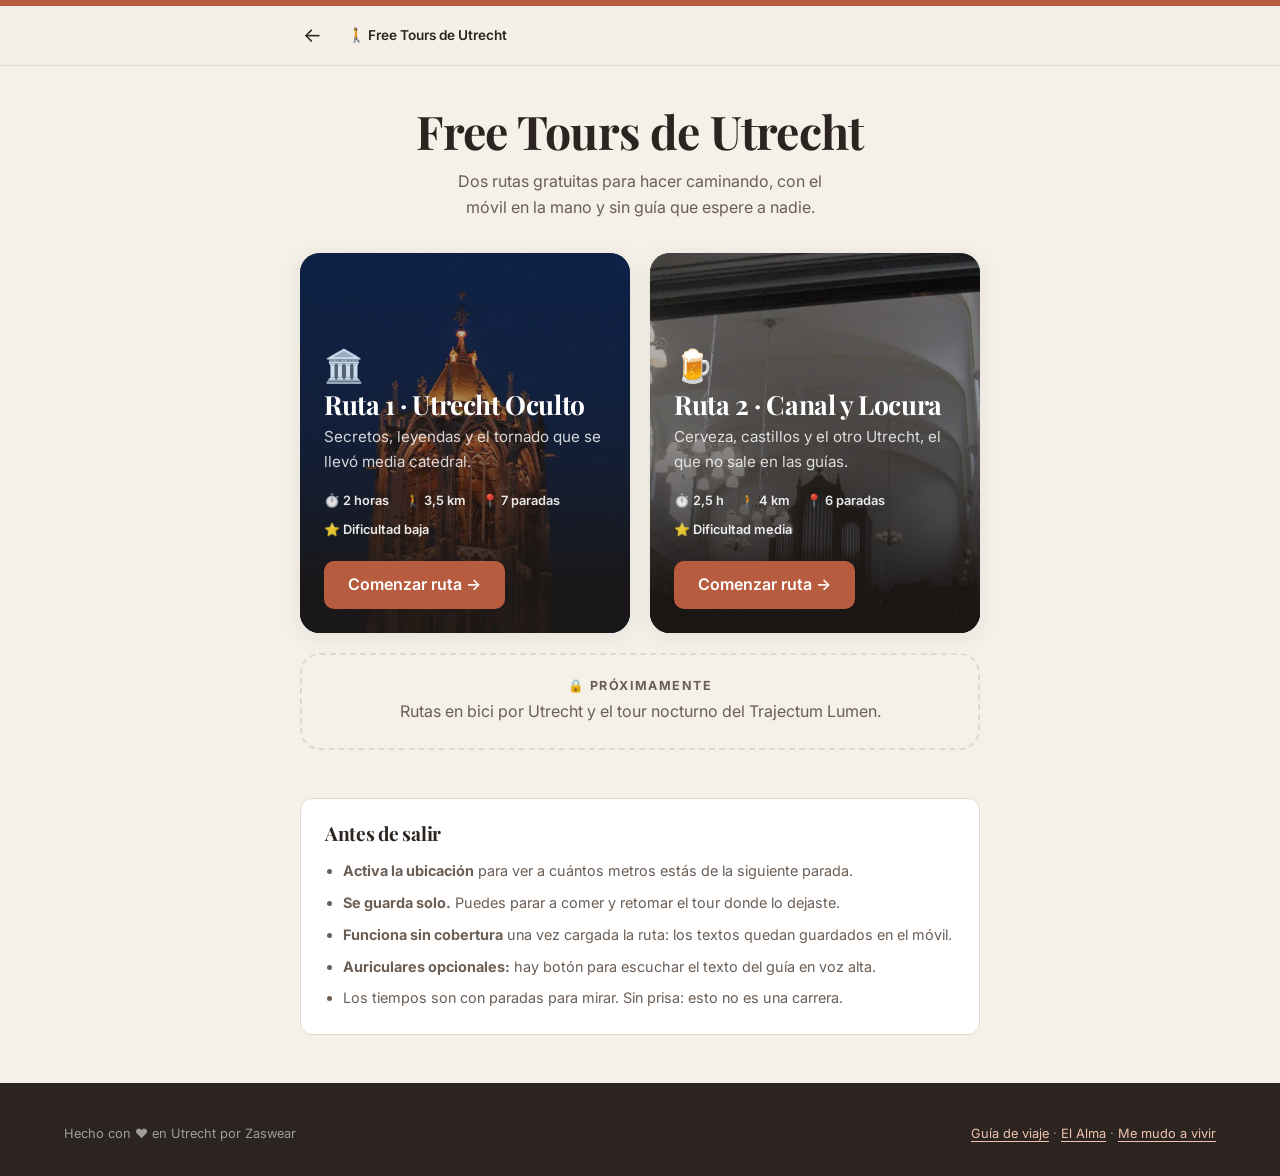
==== free-tour/index.html @ f4228bc6 "mirror: sync desde zaswear-projects @ 0eb75f9c487a6cc606c9b878f3d525e46b7fcfde" ====
<!DOCTYPE html>
<html lang="es">
<head>
  <meta charset="UTF-8" />
  <meta name="viewport" content="width=device-width, initial-scale=1, viewport-fit=cover" />
  <title>Free Tours de Utrecht · Mijn Utrecht</title>
  <meta name="description" content="Dos free tours digitales de Utrecht en español para hacer caminando con el móvil: historia, leyendas, cerveza y retos en cada parada." />
  <meta name="theme-color" content="#F5F0E8" />
  <link rel="canonical" href="https://zaswear.github.io/mijnutrecht/free-tour/" />

  <meta property="og:type" content="website" />
  <meta property="og:locale" content="es_ES" />
  <meta property="og:site_name" content="Mijn Utrecht" />
  <meta property="og:title" content="Free Tours de Utrecht · guiados desde tu móvil" />
  <meta property="og:description" content="Dos rutas gratuitas a pie por Utrecht con narración, datos históricos, retos de foto y acertijos." />
  <meta property="og:image" content="https://zaswear.github.io/mijnutrecht/fotos/optim/hero-1200.webp" />

  <link rel="icon" href="data:image/svg+xml,<svg xmlns='http://www.w3.org/2000/svg' viewBox='0 0 100 100'><text y='.9em' font-size='90'>🚶</text></svg>" />

  <link rel="preconnect" href="https://fonts.googleapis.com" />
  <link rel="preconnect" href="https://fonts.gstatic.com" crossorigin />
  <link href="https://fonts.googleapis.com/css2?family=Playfair+Display:wght@600;700&family=Inter:wght@400;500;600&display=swap" rel="stylesheet" />

  <style>
    :root{--color-piedra:#F5F0E8;--color-texto:#2C2420}
    body{margin:0;background:var(--color-piedra);color:var(--color-texto);font-family:'Inter',system-ui,sans-serif}
  </style>

  <link rel="stylesheet" href="../assets/css/main.css" />
  <link rel="stylesheet" href="css/free-tour.css" />
</head>

<body class="tour-container">
  <a class="skip-link" href="#rutas">Saltar al listado de rutas</a>

  <header class="tour-top">
    <div class="progress-bar" aria-hidden="true"><div class="progress-bar__fill" style="width:100%"></div></div>
    <div class="tour-top__row">
      <a class="tour-top__back" href="../index.html" aria-label="Volver a Mijn Utrecht">←</a>
      <span class="tour-top__title">🚶 Free Tours de Utrecht</span>
    </div>
  </header>

  <main>
    <div class="tour-wrap">
      <section class="ft-hero">
        <h1>Free Tours de Utrecht</h1>
        <p>Dos rutas gratuitas para hacer caminando, con el móvil en la mano y sin guía que espere a nadie.</p>
      </section>

      <div class="ft-cards" id="rutas">

        <a class="ft-card" href="ruta.html?ruta=oculto" aria-label="Comenzar la ruta Utrecht Oculto: 7 paradas, 2 horas">
          <img class="ft-card__bg" src="../fotos/optim/dom-800.webp" width="800" height="600"
               alt="" loading="lazy" decoding="async" />
          <div class="ft-card__body">
            <span class="ft-card__icon" aria-hidden="true">🏛️</span>
            <h2 class="ft-card__title">Ruta 1 · Utrecht Oculto</h2>
            <p class="ft-card__desc">Secretos, leyendas y el tornado que se llevó media catedral.</p>
            <p class="ft-card__meta">
              <span>⏱️ 2 horas</span>
              <span>🚶 3,5 km</span>
              <span>📍 7 paradas</span>
              <span>⭐ Dificultad baja</span>
            </p>
            <span class="ft-card__cta">Comenzar ruta →</span>
          </div>
        </a>

        <a class="ft-card" href="ruta.html?ruta=locura" aria-label="Comenzar la ruta Canal y Locura: 6 paradas, 2 horas y media">
          <img class="ft-card__bg" src="../fotos/optim/olivier-800.webp" width="800" height="450"
               alt="" loading="lazy" decoding="async" />
          <div class="ft-card__body">
            <span class="ft-card__icon" aria-hidden="true">🍺</span>
            <h2 class="ft-card__title">Ruta 2 · Canal y Locura</h2>
            <p class="ft-card__desc">Cerveza, castillos y el otro Utrecht, el que no sale en las guías.</p>
            <p class="ft-card__meta">
              <span>⏱️ 2,5 h</span>
              <span>🚶 4 km</span>
              <span>📍 6 paradas</span>
              <span>⭐ Dificultad media</span>
            </p>
            <span class="ft-card__cta">Comenzar ruta →</span>
          </div>
        </a>

        <div class="ft-card ft-card--soon">
          <h2>🔒 Próximamente</h2>
          <p>Rutas en bici por Utrecht y el tour nocturno del Trajectum Lumen.</p>
        </div>
      </div>

      <section class="ft-tips">
        <h2>Antes de salir</h2>
        <ul>
          <li><strong>Activa la ubicación</strong> para ver a cuántos metros estás de la siguiente parada.</li>
          <li><strong>Se guarda solo.</strong> Puedes parar a comer y retomar el tour donde lo dejaste.</li>
          <li><strong>Funciona sin cobertura</strong> una vez cargada la ruta: los textos quedan guardados en el móvil.</li>
          <li><strong>Auriculares opcionales:</strong> hay botón para escuchar el texto del guía en voz alta.</li>
          <li>Los tiempos son con paradas para mirar. Sin prisa: esto no es una carrera.</li>
        </ul>
      </section>
    </div>
  </main>

  <footer class="footer" style="padding-block:2.5rem 2rem">
    <div class="wrap">
      <div class="footer__bottom" style="margin-top:0;border-top:none;padding-top:0">
        <p>Hecho con ❤️ en Utrecht por Zaswear</p>
        <p>
          <a href="../index.html">Guía de viaje</a> ·
          <a href="../historia.html">El Alma</a> ·
          <a href="../expat.html">Me mudo a vivir</a>
        </p>
      </div>
    </div>
  </footer>

  <script>
    // Registra el Service Worker ya desde el listado, para que la
    // ruta esté cacheada antes de salir de casa.
    if ('serviceWorker' in navigator && location.protocol !== 'file:') {
      navigator.serviceWorker.register('sw.js').catch(function () { /* sin offline */ });
    }
  </script>
</body>
</html>
---- assets/css/main.css ----
/* ═══════════════════════════════════════════════════════════
   Mijn Utrecht · main.css
   Variables, reset, tipografía base, layout, navbar, footer.
   ═══════════════════════════════════════════════════════════ */

:root {
  /* Paleta */
  --color-ladrillo: #B85C3F;
  --color-ladrillo-dark: #9C4831;
  --color-canal: #3A6B7C;
  --color-canal-dark: #2C5361;
  --color-piedra: #F5F0E8;
  --color-piedra-dark: #EBE3D6;
  --color-naranja: #E86A33;
  --color-verde: #5A8F6E;
  --color-texto: #2C2420;
  --color-texto-suave: #6B5E55;
  --color-blanco: #FFFFFF;
  --color-negro: #1A1A1A;
  --color-borde: #E2D9CB;

  /* Tipografía */
  --font-display: 'Playfair Display', Georgia, 'Times New Roman', serif;
  --font-body: 'Inter', -apple-system, BlinkMacSystemFont, 'Segoe UI', sans-serif;
  --font-accent: 'Caveat', 'Comic Sans MS', cursive;

  /* Layout */
  --max-w: 1200px;
  --pad-x: 1.5rem;
  --gap-section: 6rem;
  --radius: 12px;
  --radius-lg: 20px;
  --radius-pill: 999px;

  /* Sombras */
  --shadow-card: 0 4px 24px rgba(44, 36, 32, 0.08);
  --shadow-lift: 0 12px 36px rgba(44, 36, 32, 0.14);
  --shadow-nav: 0 2px 20px rgba(44, 36, 32, 0.07);

  /* Movimiento */
  --ease-out: cubic-bezier(0.23, 1, 0.32, 1);
  --ease-spring: cubic-bezier(0.34, 1.56, 0.64, 1);

  --nav-h: 68px;
}

/* ───────── Reset ───────── */
*, *::before, *::after { box-sizing: border-box; }
* { margin: 0; }

html {
  scroll-behavior: smooth;
  scroll-padding-top: calc(var(--nav-h) + 1rem);
  text-rendering: optimizeLegibility;
  -webkit-text-size-adjust: 100%;
}

body {
  font-family: var(--font-body);
  font-size: 1rem;
  line-height: 1.65;
  color: var(--color-texto);
  background: var(--color-piedra);
  -webkit-font-smoothing: antialiased;
  overflow-x: hidden;
}

img, picture, svg, video { display: block; max-width: 100%; }
img { height: auto; }

/* El atributo hidden debe ganar a cualquier display de componente
   (.btn, .callout…), o elementos ocultos siguen viéndose. */
[hidden] { display: none !important; }

button, input, textarea, select { font: inherit; color: inherit; }
button { cursor: pointer; background: none; border: none; padding: 0; }

a { color: var(--color-ladrillo); text-decoration-thickness: 1px; text-underline-offset: 3px; }
a:hover { color: var(--color-ladrillo-dark); }

ul, ol { padding-left: 1.15rem; }

/* ───────── Tipografía ───────── */
h1, h2, h3, h4 {
  font-family: var(--font-display);
  font-weight: 700;
  line-height: 1.12;
  letter-spacing: -0.015em;
  text-wrap: balance;
}
h1 { font-size: clamp(2.6rem, 8vw, 5rem); }
h2 { font-size: clamp(1.9rem, 4.4vw, 2.9rem); }
h3 { font-size: clamp(1.25rem, 2.4vw, 1.55rem); }
h4 { font-size: 1.05rem; }

p, li { text-wrap: pretty; }

.eyebrow {
  font-family: var(--font-body);
  font-size: 0.72rem;
  font-weight: 600;
  letter-spacing: 0.16em;
  text-transform: uppercase;
  color: var(--color-ladrillo);
  display: block;
  margin-bottom: 0.75rem;
}
.eyebrow--canal { color: var(--color-canal); }
.eyebrow--verde { color: var(--color-verde); }

.lead {
  font-size: clamp(1.02rem, 1.7vw, 1.2rem);
  color: var(--color-texto-suave);
  max-width: 62ch;
}

.nota-autor {
  font-family: var(--font-accent);
  font-size: clamp(1.3rem, 2.6vw, 1.75rem);
  line-height: 1.4;
  color: var(--color-canal);
}

.muted { color: var(--color-texto-suave); }
.small { font-size: 0.85rem; }

/* ───────── Layout ───────── */
.wrap {
  width: 100%;
  max-width: var(--max-w);
  margin-inline: auto;
  padding-inline: var(--pad-x);
}
.wrap--narrow { max-width: 820px; }

.section { padding-block: var(--gap-section); }
.section--tight { padding-block: calc(var(--gap-section) * 0.6); }
.section--paper { background: var(--color-blanco); }
.section--canal { background: var(--color-canal); color: #F2EFE9; }
.section--canal h2, .section--canal h3 { color: #fff; }
.section--canal .lead { color: rgba(255, 255, 255, 0.78); }
.section--dark { background: var(--color-texto); color: #EDE6DC; }
.section--dark h2, .section--dark h3 { color: #fff; }
.section--dark .lead { color: rgba(255, 255, 255, 0.72); }

.section-head { margin-bottom: 3rem; max-width: 66ch; }
.section-head .lead { margin-top: 1rem; }
.section-head h2 + .lead, .section-head h1 + .lead { margin-top: 1.1rem; }
.section-head--center { margin-inline: auto; text-align: center; }

.stack > * + * { margin-top: 1rem; }
.grid { display: grid; gap: 1.5rem; }
.grid-2 { grid-template-columns: repeat(2, minmax(0, 1fr)); }
.grid-3 { grid-template-columns: repeat(3, minmax(0, 1fr)); }
.grid-4 { grid-template-columns: repeat(4, minmax(0, 1fr)); }

.scroll-x {
  display: flex;
  gap: 0.85rem;
  overflow-x: auto;
  scroll-snap-type: x mandatory;
  padding-bottom: 0.75rem;
  -webkit-overflow-scrolling: touch;
}
.scroll-x > * { scroll-snap-align: start; flex: 0 0 auto; }
.no-scrollbar::-webkit-scrollbar { display: none; }
.no-scrollbar { scrollbar-width: none; -ms-overflow-style: none; }

.visually-hidden {
  position: absolute; width: 1px; height: 1px;
  padding: 0; margin: -1px; overflow: hidden;
  clip: rect(0 0 0 0); white-space: nowrap; border: 0;
}

/* ───────── Accesibilidad ───────── */
:focus-visible {
  outline: 3px solid var(--color-naranja);
  outline-offset: 3px;
  border-radius: 4px;
}
:focus:not(:focus-visible) { outline: none; }

.skip-link {
  position: absolute; top: -100px; left: 1rem; z-index: 200;
  background: var(--color-ladrillo); color: #fff;
  padding: 0.75rem 1.25rem; border-radius: 0 0 var(--radius) var(--radius);
  font-weight: 600; text-decoration: none;
}
.skip-link:focus { top: 0; color: #fff; }

/* ───────── Navbar ───────── */
.nav {
  position: fixed;
  inset: 0 0 auto 0;
  z-index: 100;
  height: var(--nav-h);
  display: flex;
  align-items: center;
  transition: background 0.3s var(--ease-out), box-shadow 0.3s var(--ease-out), border-color 0.3s;
  border-bottom: 1px solid transparent;
}
.nav__inner {
  width: 100%;
  max-width: var(--max-w);
  margin-inline: auto;
  padding-inline: var(--pad-x);
  display: flex;
  align-items: center;
  justify-content: space-between;
  gap: 1rem;
}
.nav__brand {
  display: inline-flex;
  align-items: center;
  min-height: 44px;
  gap: 0.55rem;
  font-family: var(--font-display);
  font-weight: 700;
  font-size: 1.15rem;
  color: #fff;
  text-decoration: none;
  white-space: nowrap;
  transition: color 0.3s;
}
.nav__brand .brand-mark { font-size: 1.35rem; line-height: 1; }
.nav__links {
  display: flex;
  align-items: center;
  gap: 0.35rem;
  list-style: none;
  margin: 0;
  padding: 0;
}
.nav__link {
  display: inline-flex;
  align-items: center;
  min-height: 44px;
  padding: 0 0.8rem;
  border-radius: var(--radius-pill);
  font-size: 0.88rem;
  font-weight: 500;
  color: rgba(255, 255, 255, 0.88);
  text-decoration: none;
  white-space: nowrap;
  transition: background 0.2s, color 0.2s;
}
.nav__link:hover { background: rgba(255, 255, 255, 0.14); color: #fff; }
.nav__link[aria-current="page"] { color: #fff; background: rgba(255, 255, 255, 0.18); }

/* Enlace destacado del nav (Free Tour) */
.nav__link--highlight {
  background: rgba(184, 92, 63, 0.92);
  color: #fff;
  font-weight: 600;
  padding-inline: 0.9rem;
}
.nav__link--highlight:hover { background: var(--color-ladrillo); color: #fff; }
.nav.is-scrolled .nav__link--highlight,
.nav--solid .nav__link--highlight { background: var(--color-ladrillo); color: #fff; }
.nav.is-scrolled .nav__link--highlight:hover,
.nav--solid .nav__link--highlight:hover { background: var(--color-ladrillo-dark); color: #fff; }

.nav__cta {
  display: inline-flex;
  align-items: center;
  min-height: 40px;
  padding: 0 1.1rem;
  border-radius: var(--radius-pill);
  background: var(--color-ladrillo);
  color: #fff !important;
  font-size: 0.85rem;
  font-weight: 600;
  text-decoration: none;
  white-space: nowrap;
  transition: transform 0.2s var(--ease-spring), background 0.2s;
}
.nav__cta:hover { background: var(--color-ladrillo-dark); transform: translateY(-1px); }

.nav__toggle {
  display: none;
  width: 44px; height: 44px;
  align-items: center; justify-content: center;
  border-radius: var(--radius);
  color: #fff;
  font-size: 1.4rem;
}

/* Estado con scroll: fondo piedra translúcido + blur */
.nav.is-scrolled {
  background: rgba(245, 240, 232, 0.95);
  backdrop-filter: blur(10px);
  -webkit-backdrop-filter: blur(10px);
  box-shadow: var(--shadow-nav);
  border-bottom-color: var(--color-borde);
}
.nav.is-scrolled .nav__brand { color: var(--color-texto); }
.nav.is-scrolled .nav__link { color: var(--color-texto-suave); }
.nav.is-scrolled .nav__link:hover { background: rgba(184, 92, 63, 0.1); color: var(--color-ladrillo); }
.nav.is-scrolled .nav__link[aria-current="page"] { background: rgba(184, 92, 63, 0.12); color: var(--color-ladrillo); }
.nav.is-scrolled .nav__toggle { color: var(--color-texto); }

/* Páginas sin hero oscuro arrancan ya en estado sólido */
.nav--solid {
  background: rgba(245, 240, 232, 0.95);
  backdrop-filter: blur(10px);
  -webkit-backdrop-filter: blur(10px);
  border-bottom-color: var(--color-borde);
}
.nav--solid .nav__brand { color: var(--color-texto); }
.nav--solid .nav__link { color: var(--color-texto-suave); }
.nav--solid .nav__toggle { color: var(--color-texto); }

/* ───────── Footer ───────── */
.footer {
  background: var(--color-texto);
  color: #E6DED3;
  padding-block: 4.5rem 2.5rem;
}
.footer h2 { color: #fff; }
.footer__grid {
  display: grid;
  gap: 2.5rem;
  grid-template-columns: 1.2fr 1fr;
  align-items: start;
}
.footer__actions { display: flex; flex-wrap: wrap; gap: 0.75rem; margin-top: 1.75rem; }
.footer__note { color: rgba(255, 255, 255, 0.55); font-size: 0.82rem; }
.footer__bottom {
  margin-top: 3rem;
  padding-top: 1.5rem;
  border-top: 1px solid rgba(255, 255, 255, 0.12);
  display: flex;
  flex-wrap: wrap;
  gap: 0.5rem 1.5rem;
  justify-content: space-between;
  font-size: 0.8rem;
  color: rgba(255, 255, 255, 0.55);
}
.footer a { color: #F0C3AF; }
.footer a:hover { color: #fff; }

/* ───────── Preferencias de movimiento ───────── */
@media (prefers-reduced-motion: reduce) {
  html { scroll-behavior: auto; }
  *, *::before, *::after {
    animation-duration: 0.001ms !important;
    animation-iteration-count: 1 !important;
    transition-duration: 0.001ms !important;
  }
}
---- free-tour/css/free-tour.css ----
/* ═══════════════════════════════════════════════════════════
   Mijn Utrecht · free-tour.css
   Sección Free Tour Digital. Mobile-first (375px+).
   Se carga DESPUÉS de ../assets/css/main.css, que aporta las
   variables de color, el reset y la tipografía del sitio.
   ═══════════════════════════════════════════════════════════ */

:root {
  --color-accent: #C9A227;          /* dorado, exclusivo del tour */
  --ft-nav-h: 60px;                 /* barra inferior de navegación */
  --ft-bar-h: 6px;                  /* barra de progreso */
}

/* ───────── Contenedor ───────── */
.tour-container {
  max-width: 100%;
  min-height: 100svh;
  background: var(--color-piedra);
}

.tour-wrap {
  width: 100%;
  max-width: 640px;
  margin-inline: auto;
  padding-inline: 1.25rem;
}

/* ───────── Cabecera del tour ───────── */
.tour-top {
  position: sticky;
  top: 0;
  z-index: 60;
  background: rgba(245, 240, 232, 0.96);
  backdrop-filter: blur(10px);
  -webkit-backdrop-filter: blur(10px);
  border-bottom: 1px solid var(--color-borde);
}

.progress-bar {
  height: var(--ft-bar-h);
  background: var(--color-piedra-dark, #EBE3D6);
  overflow: hidden;
}
.progress-bar__fill {
  height: 100%;
  width: 0%;
  background: var(--color-ladrillo);
  transition: width 0.35s var(--ease-out, ease);
}

.tour-top__row {
  display: flex;
  align-items: center;
  gap: 0.75rem;
  min-height: 52px;
  padding: 0.35rem 1.25rem;
  max-width: 640px;
  margin-inline: auto;
}
.tour-top__back {
  display: inline-flex;
  align-items: center;
  justify-content: center;
  min-width: 48px;
  min-height: 48px;
  margin-left: -0.75rem;
  border-radius: 50%;
  color: var(--color-texto);
  font-size: 1.25rem;
  text-decoration: none;
}
.tour-top__back:hover { background: rgba(44, 36, 32, 0.07); color: var(--color-texto); }
.tour-top__title {
  flex: 1;
  min-width: 0;
  font-family: var(--font-body);
  font-size: 0.85rem;
  font-weight: 600;
  line-height: 1.25;
  white-space: nowrap;
  overflow: hidden;
  text-overflow: ellipsis;
}
.tour-top__count {
  font-size: 0.72rem;
  font-weight: 700;
  letter-spacing: 0.06em;
  color: var(--color-ladrillo);
  white-space: nowrap;
}

/* ───────── Landing de rutas ───────── */
.ft-hero {
  padding: 2.5rem 0 2rem;
  text-align: center;
}
.ft-hero h1 {
  font-size: clamp(2rem, 8vw, 2.9rem);
  margin-bottom: 0.6rem;
}
.ft-hero p { color: var(--color-texto-suave); max-width: 40ch; margin-inline: auto; }

.ft-cards { display: grid; gap: 1.25rem; padding-bottom: 3rem; }

.ft-card {
  position: relative;
  display: block;
  min-height: 380px;
  border-radius: var(--radius-lg, 20px);
  overflow: hidden;
  color: #fff;
  text-decoration: none;
  background: var(--color-canal);
  isolation: isolate;
  box-shadow: var(--shadow-card);
  transition: transform 0.25s var(--ease-spring, ease), box-shadow 0.25s;
}
.ft-card:hover { transform: translateY(-3px); box-shadow: var(--shadow-lift); color: #fff; }
.ft-card__bg {
  position: absolute; inset: 0; z-index: -2;
  width: 100%; height: 100%;
  object-fit: cover;
}
.ft-card::after {
  content: '';
  position: absolute; inset: 0; z-index: -1;
  background: linear-gradient(to top, rgba(26, 22, 20, 0.94) 12%, rgba(26, 22, 20, 0.45) 55%, rgba(26, 22, 20, 0.2) 100%);
}
.ft-card__body {
  position: absolute;
  inset: auto 0 0 0;
  padding: 1.5rem;
}
.ft-card__icon { font-size: 2rem; line-height: 1; display: block; margin-bottom: 0.5rem; }
.ft-card__title { font-family: var(--font-display); font-size: 1.65rem; color: #fff; margin-bottom: 0.3rem; }
.ft-card__desc { font-size: 0.95rem; color: rgba(255, 255, 255, 0.82); }
.ft-card__meta {
  display: flex;
  flex-wrap: wrap;
  gap: 0.5rem 1rem;
  margin: 1rem 0 1.25rem;
  font-size: 0.8rem;
  font-weight: 600;
  color: rgba(255, 255, 255, 0.9);
}
.ft-card__cta {
  display: inline-flex;
  align-items: center;
  justify-content: center;
  min-height: 48px;
  padding: 0 1.5rem;
  border-radius: 10px;
  background: var(--color-ladrillo);
  color: #fff;
  font-weight: 600;
}

.ft-card--soon {
  min-height: 0;
  padding: 1.5rem;
  background: transparent;
  border: 2px dashed var(--color-borde);
  color: var(--color-texto-suave);
  text-align: center;
  box-shadow: none;
}
.ft-card--soon:hover { transform: none; box-shadow: none; color: var(--color-texto-suave); }
.ft-card--soon::after { display: none; }
.ft-card--soon h2 {
  font-family: var(--font-body);
  font-size: 0.78rem;
  font-weight: 700;
  letter-spacing: 0.12em;
  text-transform: uppercase;
  color: var(--color-texto-suave);
  margin-bottom: 0.35rem;
}

.ft-tips {
  background: var(--color-blanco);
  border: 1px solid var(--color-borde);
  border-radius: var(--radius, 12px);
  padding: 1.5rem;
  margin-bottom: 3rem;
}
.ft-tips h2 { font-size: 1.2rem; margin-bottom: 0.9rem; }
.ft-tips ul { margin: 0; padding-left: 1.1rem; display: grid; gap: 0.5rem; font-size: 0.9rem; color: var(--color-texto-suave); }

/* ───────── Mapa plegable ───────── */
.map-collapsible {
  position: sticky;
  top: calc(var(--ft-bar-h) + 52px);
  z-index: 50;
  border-bottom: 1px solid var(--color-borde);
}
.map-collapsible__header {
  width: 100%;
  min-height: 52px;
  padding: 0.65rem 1.25rem;
  background: var(--color-canal);
  color: #fff;
  display: flex;
  align-items: center;
  justify-content: space-between;
  gap: 0.75rem;
  font-size: 0.85rem;
  font-weight: 600;
  text-align: left;
}
.map-collapsible__chevron { transition: transform 0.3s var(--ease-out, ease); }
.map-collapsible__header[aria-expanded="true"] .map-collapsible__chevron { transform: rotate(180deg); }
.map-collapsible__content {
  height: 0;
  overflow: hidden;
  transition: height 0.3s ease;
  background: var(--color-piedra-dark, #EBE3D6);
}
.map-collapsible__content.is-open { height: 250px; }
#tour-map { width: 100%; height: 250px; }

.map-actions {
  display: flex;
  gap: 0.5rem;
  padding: 0.6rem 1.25rem;
  background: var(--color-blanco);
  border-top: 1px solid var(--color-borde);
}

/* Marcadores del mapa */
.ft-pin {
  width: 28px; height: 28px;
  display: flex; align-items: center; justify-content: center;
  border-radius: 50%;
  background: var(--color-canal);
  border: 2.5px solid #fff;
  color: #fff;
  font-size: 0.8rem;
  font-weight: 700;
  box-shadow: 0 2px 6px rgba(26, 22, 20, 0.35);
}
.ft-pin--current { background: var(--color-ladrillo); transform: scale(1.15); }
.ft-pin--done { background: var(--color-verde); }
.ft-user-dot {
  width: 18px; height: 18px;
  border-radius: 50%;
  background: #2F7DD1;
  border: 3px solid #fff;
  box-shadow: 0 0 0 0 rgba(47, 125, 209, 0.6);
  animation: ftPulse 2s infinite;
}
@keyframes ftPulse {
  0% { box-shadow: 0 0 0 0 rgba(47, 125, 209, 0.55); }
  70% { box-shadow: 0 0 0 16px rgba(47, 125, 209, 0); }
  100% { box-shadow: 0 0 0 0 rgba(47, 125, 209, 0); }
}

/* ───────── Tarjeta de parada ───────── */
.stop-card {
  padding: 1.5rem 1.25rem calc(var(--ft-nav-h) + 2.5rem);
  max-width: 640px;
  margin-inline: auto;
  animation: ftFadeIn 0.4s var(--ease-out, ease);
}
@keyframes ftFadeIn {
  from { opacity: 0; transform: translateY(14px); }
  to { opacity: 1; transform: none; }
}
@media (prefers-reduced-motion: reduce) {
  .stop-card { animation: none; }
}

.stop-card__eyebrow {
  font-size: 0.72rem;
  font-weight: 700;
  letter-spacing: 0.14em;
  text-transform: uppercase;
  color: var(--color-ladrillo);
  display: block;
  margin-bottom: 0.6rem;
}

.stop-card__image {
  width: 100%;
  height: 240px;
  object-fit: cover;
  border-radius: 12px;
  margin-bottom: 1.5rem;
  background: var(--color-piedra-dark, #EBE3D6);
}
.stop-card__placeholder {
  width: 100%;
  height: 180px;
  border-radius: 12px;
  margin-bottom: 1.5rem;
  display: grid;
  place-items: center;
  font-family: var(--font-display);
  font-size: 3.5rem;
  color: rgba(255, 255, 255, 0.55);
  background: linear-gradient(150deg, var(--color-canal), #22414C);
}
.stop-card__placeholder--alt { background: linear-gradient(150deg, var(--color-ladrillo), #7E3626); }

.stop-card__title { font-size: 1.75rem; margin-bottom: 0.25rem; }
.stop-card__subtitle { font-size: 1rem; color: var(--color-texto-suave); margin-bottom: 1rem; }

.stop-card__meta {
  display: flex;
  gap: 0.5rem 1rem;
  flex-wrap: wrap;
  font-size: 0.85rem;
  color: var(--color-texto-suave);
  margin-bottom: 1.5rem;
}
.stop-card__meta strong { color: var(--color-texto); font-weight: 600; }

.badge-cerca {
  display: inline-flex;
  align-items: center;
  gap: 0.3rem;
  padding: 0.2rem 0.65rem;
  border-radius: 999px;
  background: rgba(90, 143, 110, 0.18);
  color: #3F6B50;
  font-size: 0.75rem;
  font-weight: 700;
}
.badge-lejos {
  display: inline-flex;
  align-items: center;
  gap: 0.3rem;
  padding: 0.2rem 0.65rem;
  border-radius: 999px;
  background: rgba(232, 106, 51, 0.16);
  color: #98421A;
  font-size: 0.75rem;
  font-weight: 700;
}

/* ───────── Bloques de contenido ───────── */
.stop-card__section {
  margin-bottom: 1.25rem;
  padding: 1.25rem;
  border-radius: 12px;
}
.stop-card__section h3 {
  font-family: var(--font-body);
  font-size: 0.75rem;
  font-weight: 700;
  letter-spacing: 0.12em;
  text-transform: uppercase;
  margin-bottom: 0.7rem;
  display: flex;
  align-items: center;
  gap: 0.45rem;
}
.stop-card__section p { font-size: 0.98rem; }

.stop-card__section--guia {
  background: var(--color-blanco);
  border: 1px solid var(--color-borde);
}
.stop-card__section--guia p { font-size: 1.09rem; line-height: 1.75; }
.stop-card__section--guia h3 { color: var(--color-ladrillo); }

.stop-card__section--historia {
  background: #EDE8DF;
  border-left: 4px solid var(--color-canal);
}
.stop-card__section--historia h3 { color: var(--color-canal); }
.stop-card__section--historia p { color: var(--color-texto-suave); }

.stop-card__section--misterio {
  background: #E8DDD0;
  border-left: 4px solid var(--color-naranja);
}
.stop-card__section--misterio h3 { color: #98421A; }
.stop-card__section--misterio p { color: #4A3B2E; font-style: italic; }

.stop-card__section--reto {
  background: #F0EDE6;
  border: 1px dashed var(--color-accent);
  text-align: center;
}
.stop-card__section--reto h3 { color: #8A6E15; justify-content: center; }

.stop-card__section--acertijo {
  background: var(--color-blanco);
  border: 2px solid var(--color-ladrillo);
}
.stop-card__section--acertijo h3 { color: var(--color-ladrillo); }
.quiz-question { font-weight: 600; margin-bottom: 0.9rem; }

.quiz-option {
  display: block;
  width: 100%;
  min-height: 48px;
  padding: 0.9rem 1rem;
  margin-bottom: 0.5rem;
  background: var(--color-piedra);
  border: 2px solid transparent;
  border-radius: 8px;
  text-align: left;
  font-size: 0.95rem;
  transition: background 0.2s, border-color 0.2s;
}
.quiz-option:hover:not(:disabled) { border-color: var(--color-ladrillo); }
.quiz-option--correct { background: #D9EDE0; border-color: var(--color-verde); color: #2F5A3D; font-weight: 600; }
.quiz-option--wrong { background: #F5DAD6; border-color: #B3382C; color: #7E241B; }
.quiz-feedback { margin-top: 0.85rem; font-size: 0.88rem; color: var(--color-texto-suave); }

/* ───────── Botones ───────── */
.btn-cta {
  display: flex;
  align-items: center;
  justify-content: center;
  gap: 0.5rem;
  width: 100%;
  min-height: 56px;
  padding: 1rem 1.25rem;
  background: var(--color-ladrillo);
  color: #fff;
  border: none;
  border-radius: 12px;
  font-size: 1.05rem;
  font-weight: 600;
  text-decoration: none;
  margin-top: 1.25rem;
  transition: transform 0.2s, box-shadow 0.2s, background 0.2s;
}
.btn-cta:hover { background: var(--color-ladrillo-dark, #9C4831); color: #fff; transform: translateY(-2px); box-shadow: 0 8px 24px rgba(184, 92, 63, 0.3); }
.btn-cta:active { transform: translateY(0) scale(0.99); }

.btn-soft {
  display: inline-flex;
  align-items: center;
  justify-content: center;
  gap: 0.45rem;
  min-height: 48px;
  padding: 0.6rem 1.1rem;
  background: var(--color-blanco);
  border: 1px solid var(--color-borde);
  border-radius: 10px;
  font-size: 0.88rem;
  font-weight: 600;
  color: var(--color-texto);
  text-decoration: none;
  transition: border-color 0.2s, color 0.2s;
}
.btn-soft:hover { border-color: var(--color-ladrillo); color: var(--color-ladrillo); }
.btn-soft[aria-pressed="true"] { background: var(--color-ladrillo); border-color: var(--color-ladrillo); color: #fff; }
.btn-row { display: flex; flex-wrap: wrap; gap: 0.5rem; }

/* ───────── Navegación inferior fija ───────── */
.tour-nav {
  position: fixed;
  inset: auto 0 0 0;
  z-index: 100;
  display: flex;
  align-items: center;
  justify-content: space-between;
  gap: 0.75rem;
  min-height: var(--ft-nav-h);
  padding: 0.5rem max(1.25rem, env(safe-area-inset-left)) max(0.5rem, env(safe-area-inset-bottom));
  background: var(--color-blanco);
  border-top: 1px solid var(--color-borde);
}
.tour-nav__btn {
  display: inline-flex;
  align-items: center;
  gap: 0.35rem;
  min-height: 48px;
  padding: 0 1rem;
  border-radius: 10px;
  font-size: 0.9rem;
  font-weight: 600;
  color: var(--color-texto);
}
.tour-nav__btn:disabled { opacity: 0.35; cursor: not-allowed; }
.tour-nav__btn:not(:disabled):hover { background: var(--color-piedra); color: var(--color-ladrillo); }
.tour-nav__dots { display: flex; gap: 0.3rem; }
.tour-nav__dot {
  width: 8px; height: 8px;
  border-radius: 50%;
  background: var(--color-borde);
  transition: background 0.25s, transform 0.25s;
}
.tour-nav__dot.is-current { background: var(--color-ladrillo); transform: scale(1.4); }
.tour-nav__dot.is-done { background: var(--color-verde); }

/* ───────── Diálogo de reanudar ───────── */
.ft-dialog {
  position: fixed;
  inset: 0;
  z-index: 200;
  display: none;
  align-items: center;
  justify-content: center;
  padding: 1.5rem;
  background: rgba(26, 22, 20, 0.55);
  backdrop-filter: blur(4px);
  -webkit-backdrop-filter: blur(4px);
}
.ft-dialog.is-open { display: flex; }
.ft-dialog__panel {
  width: 100%;
  max-width: 420px;
  background: var(--color-blanco);
  border-radius: 16px;
  padding: 1.75rem;
  text-align: center;
  box-shadow: 0 24px 64px rgba(26, 22, 20, 0.32);
}
.ft-dialog__panel:focus { outline: none; }
.ft-dialog__panel h2 { font-size: 1.35rem; margin-bottom: 0.5rem; }
.ft-dialog__panel p { color: var(--color-texto-suave); font-size: 0.92rem; }

/* ───────── Pantalla final ───────── */
.ft-finish { text-align: center; padding: 2rem 0 1rem; }
.ft-finish__medal { font-size: 4rem; line-height: 1; display: block; margin-bottom: 0.75rem; }
.ft-finish h2 { font-size: clamp(1.8rem, 7vw, 2.4rem); margin-bottom: 0.5rem; }
.ft-finish__score {
  display: inline-flex;
  align-items: baseline;
  gap: 0.4rem;
  margin: 1.25rem 0;
  padding: 0.85rem 1.5rem;
  border-radius: 999px;
  background: var(--color-blanco);
  border: 2px solid var(--color-accent);
  font-weight: 700;
}
.ft-finish__score b { font-family: var(--font-display); font-size: 1.8rem; color: var(--color-accent); }
.ft-badges { display: flex; flex-wrap: wrap; justify-content: center; gap: 0.5rem; margin: 1.25rem 0 0; }
.ft-badge {
  display: inline-flex;
  align-items: center;
  gap: 0.35rem;
  padding: 0.4rem 0.85rem;
  border-radius: 999px;
  background: rgba(201, 162, 39, 0.16);
  color: #8A6E15;
  font-size: 0.8rem;
  font-weight: 700;
}

/* Confeti */
.ft-confetti {
  position: fixed;
  inset: 0;
  pointer-events: none;
  z-index: 150;
  overflow: hidden;
}
.ft-confetti i {
  position: absolute;
  top: -12px;
  width: 9px;
  height: 14px;
  opacity: 0.9;
  animation: ftFall linear forwards;
}
@keyframes ftFall {
  to { transform: translateY(105vh) rotate(720deg); opacity: 0; }
}
@media (prefers-reduced-motion: reduce) {
  .ft-confetti { display: none; }
}

/* ───────── Estados ───────── */
.ft-status {
  padding: 3rem 1.25rem;
  text-align: center;
  color: var(--color-texto-suave);
}
.ft-offline-note {
  display: none;
  margin: 0 1.25rem 1rem;
  padding: 0.7rem 1rem;
  border-radius: 10px;
  background: rgba(232, 106, 51, 0.12);
  color: #98421A;
  font-size: 0.85rem;
  text-align: center;
}
.ft-offline-note.is-visible { display: block; }

/* ───────── Tablet y desktop ───────── */
@media (min-width: 768px) {
  .ft-cards { grid-template-columns: repeat(2, minmax(0, 1fr)); }
  .ft-card--soon { grid-column: 1 / -1; }
  .stop-card__image { height: 320px; }
  .map-collapsible__content.is-open { height: 340px; }
  #tour-map { height: 340px; }
}

@media (min-width: 1024px) {
  .tour-wrap, .stop-card, .tour-top__row { max-width: 720px; }
  .tour-nav { justify-content: center; gap: 2rem; }
}
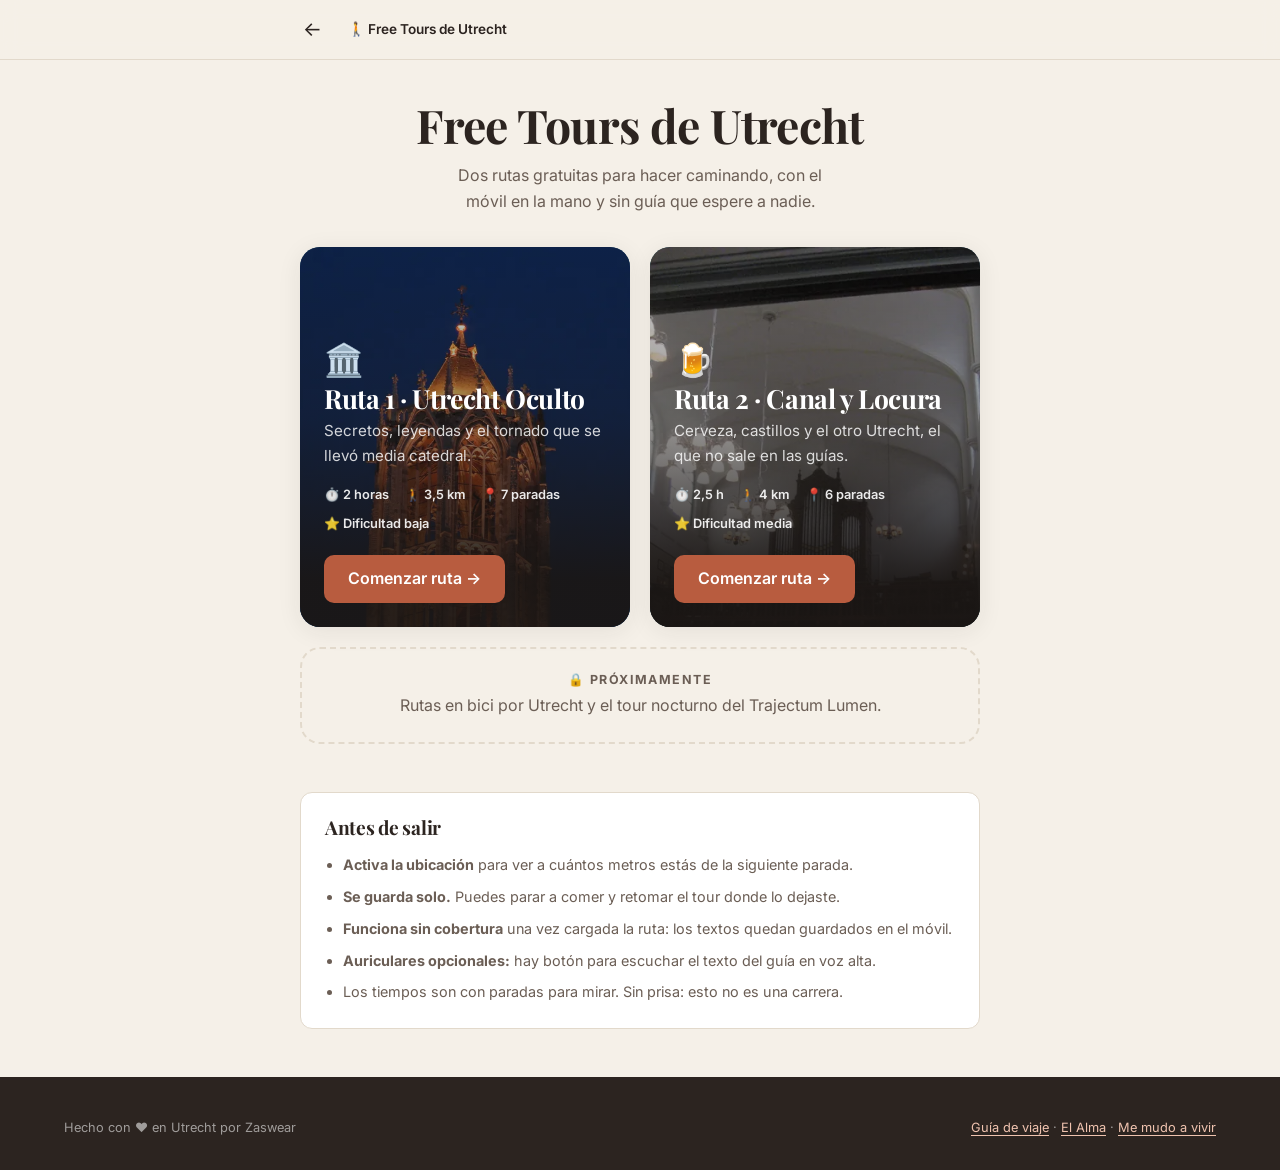
==== commit 4106a738: "mirror: sync desde zaswear-projects @ ff05175da1f89612ece34ebda5e5fac1fecdcfaa" ====
--- a/free-tour/index.html
+++ b/free-tour/index.html
@@ -34,7 +34,6 @@
   <a class="skip-link" href="#rutas">Saltar al listado de rutas</a>
 
   <header class="tour-top">
-    <div class="progress-bar" aria-hidden="true"><div class="progress-bar__fill" style="width:100%"></div></div>
     <div class="tour-top__row">
       <a class="tour-top__back" href="../index.html" aria-label="Volver a Mijn Utrecht">←</a>
       <span class="tour-top__title">🚶 Free Tours de Utrecht</span>
@@ -47,6 +46,9 @@
         <h1>Free Tours de Utrecht</h1>
         <p>Dos rutas gratuitas para hacer caminando, con el móvil en la mano y sin guía que espere a nadie.</p>
       </section>
+
+      <!-- Se rellena por JS si hay una ruta a medias guardada -->
+      <div id="ft-reanudar"></div>
 
       <div class="ft-cards" id="rutas">
 
@@ -122,6 +124,33 @@
     if ('serviceWorker' in navigator && location.protocol !== 'file:') {
       navigator.serviceWorker.register('sw.js').catch(function () { /* sin offline */ });
     }
+
+    // Si hay una ruta a medias, ofrecerla antes que nada
+    (function () {
+      var RUTAS = {
+        oculto: { titulo: 'Utrecht Oculto', paradas: 7, icono: '🏛️' },
+        locura: { titulo: 'Canal, Cerveza y Locura', paradas: 6, icono: '🍺' }
+      };
+      var guardado;
+      try { guardado = JSON.parse(localStorage.getItem('mijnutrecht-tour-progress')) || {}; }
+      catch (e) { return; }
+
+      var pendiente = Object.keys(guardado)
+        .map(function (id) { return guardado[id]; })
+        .filter(function (p) { return p && !p.completedAt && p.currentStop > 0 && RUTAS[p.routeId]; })[0];
+      if (!pendiente) return;
+
+      var meta = RUTAS[pendiente.routeId];
+      document.getElementById('ft-reanudar').innerHTML =
+        '<div class="ft-reanudar">' +
+          '<span aria-hidden="true" style="font-size:1.6rem">' + meta.icono + '</span>' +
+          '<span class="ft-reanudar__texto">' +
+            '<strong>Tienes una ruta a medias</strong>' +
+            '<span>' + meta.titulo + ' · parada ' + (pendiente.currentStop + 1) + ' de ' + meta.paradas + '</span>' +
+          '</span>' +
+          '<a class="btn-soft" href="ruta.html?ruta=' + pendiente.routeId + '">Continuar →</a>' +
+        '</div>';
+    })();
   </script>
 </body>
 </html>
--- a/assets/css/main.css
+++ b/assets/css/main.css
@@ -5,8 +5,10 @@
 
 :root {
   /* Paleta */
-  --color-ladrillo: #B85C3F;
+  --color-ladrillo: #B85C3F;        /* rellenos: blanco encima cumple AA (4.53) */
   --color-ladrillo-dark: #9C4831;
+  --color-ladrillo-texto: #9C4831;  /* texto sobre fondo claro: 5.47 sobre piedra */
+  --color-ladrillo-claro: #FBE7DC;  /* texto sobre fondo canal: 4.91 */
   --color-canal: #3A6B7C;
   --color-canal-dark: #2C5361;
   --color-piedra: #F5F0E8;
@@ -69,14 +71,16 @@
 img { height: auto; }
 
 /* El atributo hidden debe ganar a cualquier display de componente
-   (.btn, .callout…), o elementos ocultos siguen viéndose. */
-[hidden] { display: none !important; }
+   (.btn, .callout…), o elementos ocultos siguen viéndose.
+   Se excluye hidden="until-found": ese modo necesita seguir participando
+   del layout para que la búsqueda del navegador (Ctrl+F) lo encuentre. */
+[hidden]:not([hidden='until-found']) { display: none !important; }
 
 button, input, textarea, select { font: inherit; color: inherit; }
 button { cursor: pointer; background: none; border: none; padding: 0; }
 
-a { color: var(--color-ladrillo); text-decoration-thickness: 1px; text-underline-offset: 3px; }
-a:hover { color: var(--color-ladrillo-dark); }
+a { color: var(--color-ladrillo-texto); text-decoration-thickness: 1px; text-underline-offset: 3px; }
+a:hover { color: #7E3626; }
 
 ul, ol { padding-left: 1.15rem; }
 
@@ -101,12 +105,16 @@
   font-weight: 600;
   letter-spacing: 0.16em;
   text-transform: uppercase;
-  color: var(--color-ladrillo);
+  color: var(--color-ladrillo-texto);
   display: block;
   margin-bottom: 0.75rem;
 }
-.eyebrow--canal { color: var(--color-canal); }
-.eyebrow--verde { color: var(--color-verde); }
+.eyebrow--canal { color: var(--color-canal-dark); }
+.eyebrow--verde { color: #3F6B50; }
+/* Sobre fondos oscuros (section--canal / section--dark / footer) */
+.section--canal .eyebrow,
+.section--dark .eyebrow,
+.footer .eyebrow { color: var(--color-ladrillo-claro); }
 
 .lead {
   font-size: clamp(1.02rem, 1.7vw, 1.2rem);
@@ -138,10 +146,10 @@
 .section--paper { background: var(--color-blanco); }
 .section--canal { background: var(--color-canal); color: #F2EFE9; }
 .section--canal h2, .section--canal h3 { color: #fff; }
-.section--canal .lead { color: rgba(255, 255, 255, 0.78); }
+.section--canal .lead { color: rgba(255, 255, 255, 0.92); }
 .section--dark { background: var(--color-texto); color: #EDE6DC; }
 .section--dark h2, .section--dark h3 { color: #fff; }
-.section--dark .lead { color: rgba(255, 255, 255, 0.72); }
+.section--dark .lead { color: rgba(255, 255, 255, 0.86); }
 
 .section-head { margin-bottom: 3rem; max-width: 66ch; }
 .section-head .lead { margin-top: 1rem; }
--- a/free-tour/css/free-tour.css
+++ b/free-tour/css/free-tour.css
@@ -598,3 +598,65 @@
   .tour-wrap, .stop-card, .tour-top__row { max-width: 720px; }
   .tour-nav { justify-content: center; gap: 2rem; }
 }
+
+/* Velo de activación del mapa en táctil (mismo patrón que el mapa principal) */
+#tour-map { position: relative; }
+.map-activar {
+  position: absolute;
+  inset: 0;
+  z-index: 500;
+  display: flex;
+  align-items: flex-end;
+  justify-content: center;
+  width: 100%;
+  padding-bottom: 1.5rem;
+  border-radius: 0;
+  background: transparent;   /* el mapa se ve entero: solo se bloquea el arrastre */
+}
+.map-activar span {
+  padding: 0.55rem 1.1rem;
+  border-radius: 999px;
+  background: rgba(255, 255, 255, 0.96);
+  box-shadow: var(--shadow-lift);
+  font-size: 0.82rem;
+  font-weight: 600;
+  color: var(--color-texto);
+}
+
+/* ───────── Punto de encuentro (solo parada 1) ───────── */
+.encuentro {
+  margin-bottom: 1.5rem;
+  padding: 1.1rem 1.25rem;
+  border-radius: 12px;
+  background: var(--color-blanco);
+  border: 2px solid var(--color-accent);
+}
+.encuentro__label {
+  font-size: 0.72rem;
+  font-weight: 700;
+  letter-spacing: 0.12em;
+  text-transform: uppercase;
+  color: #8A6E15;
+  margin-bottom: 0.4rem;
+}
+.encuentro__nombre { font-weight: 700; font-size: 1rem; }
+.encuentro__detalle { font-size: 0.85rem; color: var(--color-texto-suave); margin-top: 0.2rem; }
+.encuentro .btn-soft { margin-top: 0.9rem; }
+
+/* ───────── Ruta a medias en el listado ───────── */
+.ft-reanudar {
+  display: flex;
+  flex-wrap: wrap;
+  align-items: center;
+  gap: 0.75rem 1rem;
+  margin-bottom: 1.5rem;
+  padding: 1rem 1.15rem;
+  border-radius: 12px;
+  background: var(--color-blanco);
+  border: 2px solid var(--color-ladrillo);
+}
+.ft-reanudar__texto { flex: 1; min-width: 12rem; font-size: 0.9rem; }
+.ft-reanudar__texto strong { display: block; }
+.ft-reanudar__texto span { color: var(--color-texto-suave); font-size: 0.82rem; }
+.ft-reanudar .btn-soft { background: var(--color-ladrillo); border-color: var(--color-ladrillo); color: #fff; }
+.ft-reanudar .btn-soft:hover { background: var(--color-ladrillo-dark); border-color: var(--color-ladrillo-dark); color: #fff; }
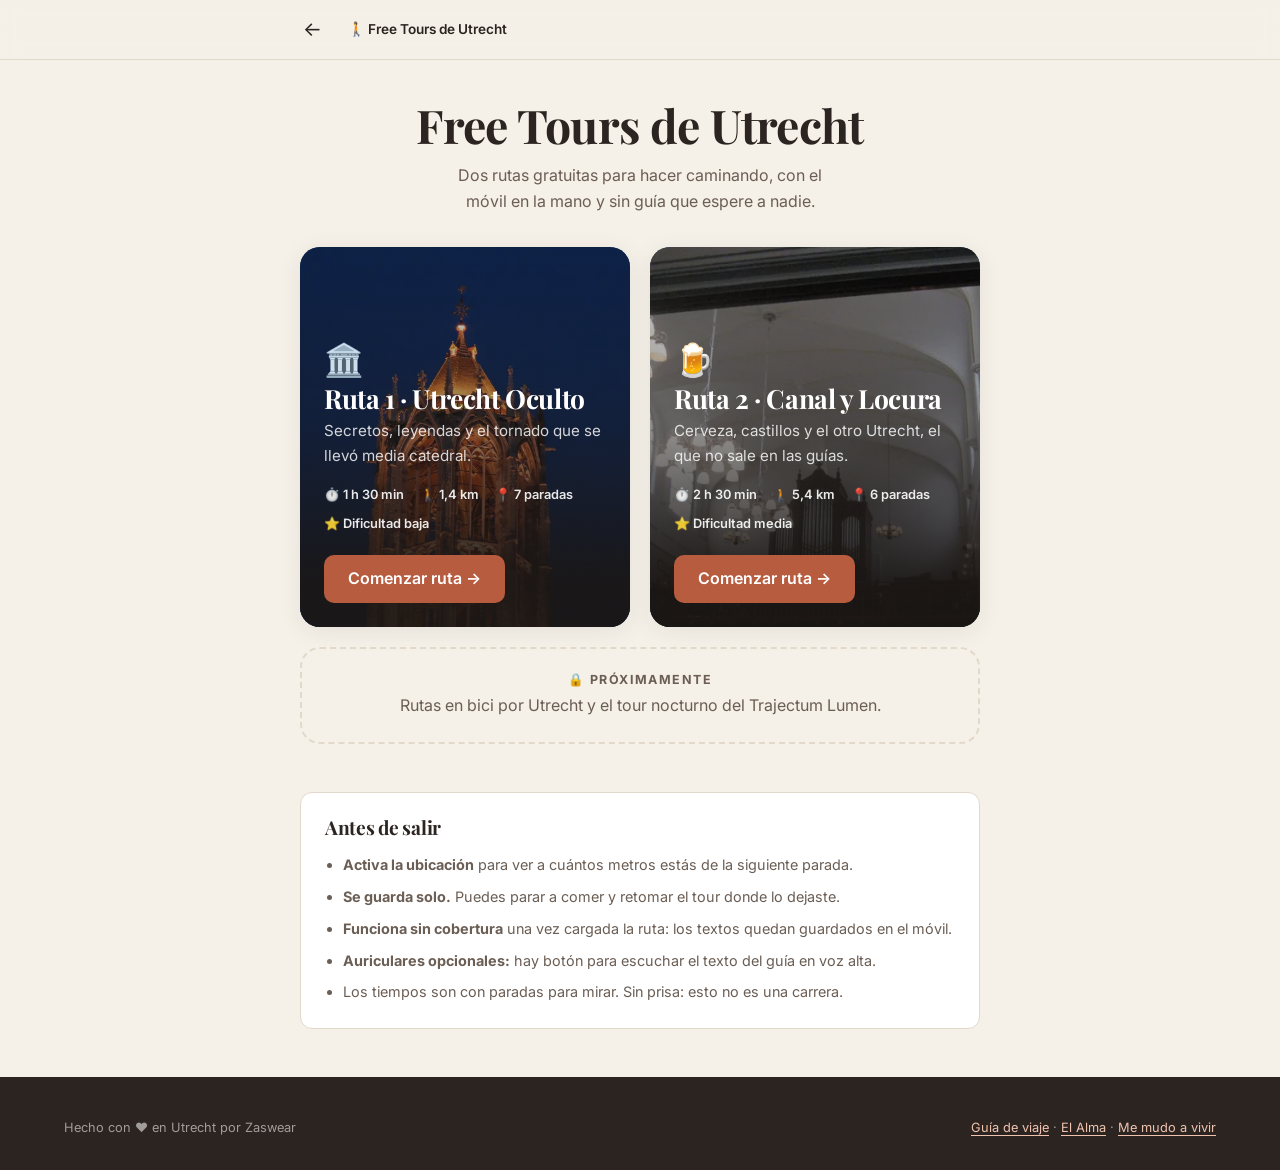
==== commit 83e8e23f: "mirror: sync desde zaswear-projects @ a001492d5c37e34ae7f4faaf613531e27fc5bd8e" ====
--- a/free-tour/index.html
+++ b/free-tour/index.html
@@ -52,7 +52,7 @@
 
       <div class="ft-cards" id="rutas">
 
-        <a class="ft-card" href="ruta.html?ruta=oculto" aria-label="Comenzar la ruta Utrecht Oculto: 7 paradas, 2 horas">
+        <a class="ft-card" href="ruta.html?ruta=oculto" aria-label="Comenzar la ruta Utrecht Oculto: 7 paradas, hora y media">
           <img class="ft-card__bg" src="../fotos/optim/dom-800.webp" width="800" height="600"
                alt="" loading="lazy" decoding="async" />
           <div class="ft-card__body">
@@ -60,8 +60,8 @@
             <h2 class="ft-card__title">Ruta 1 · Utrecht Oculto</h2>
             <p class="ft-card__desc">Secretos, leyendas y el tornado que se llevó media catedral.</p>
             <p class="ft-card__meta">
-              <span>⏱️ 2 horas</span>
-              <span>🚶 3,5 km</span>
+              <span>⏱️ 1 h 30 min</span>
+              <span>🚶 1,4 km</span>
               <span>📍 7 paradas</span>
               <span>⭐ Dificultad baja</span>
             </p>
@@ -69,7 +69,7 @@
           </div>
         </a>
 
-        <a class="ft-card" href="ruta.html?ruta=locura" aria-label="Comenzar la ruta Canal y Locura: 6 paradas, 2 horas y media">
+        <a class="ft-card" href="ruta.html?ruta=locura" aria-label="Comenzar la ruta Canal y Locura: 6 paradas, dos horas y media">
           <img class="ft-card__bg" src="../fotos/optim/olivier-800.webp" width="800" height="450"
                alt="" loading="lazy" decoding="async" />
           <div class="ft-card__body">
@@ -77,8 +77,8 @@
             <h2 class="ft-card__title">Ruta 2 · Canal y Locura</h2>
             <p class="ft-card__desc">Cerveza, castillos y el otro Utrecht, el que no sale en las guías.</p>
             <p class="ft-card__meta">
-              <span>⏱️ 2,5 h</span>
-              <span>🚶 4 km</span>
+              <span>⏱️ 2 h 30 min</span>
+              <span>🚶 5,4 km</span>
               <span>📍 6 paradas</span>
               <span>⭐ Dificultad media</span>
             </p>
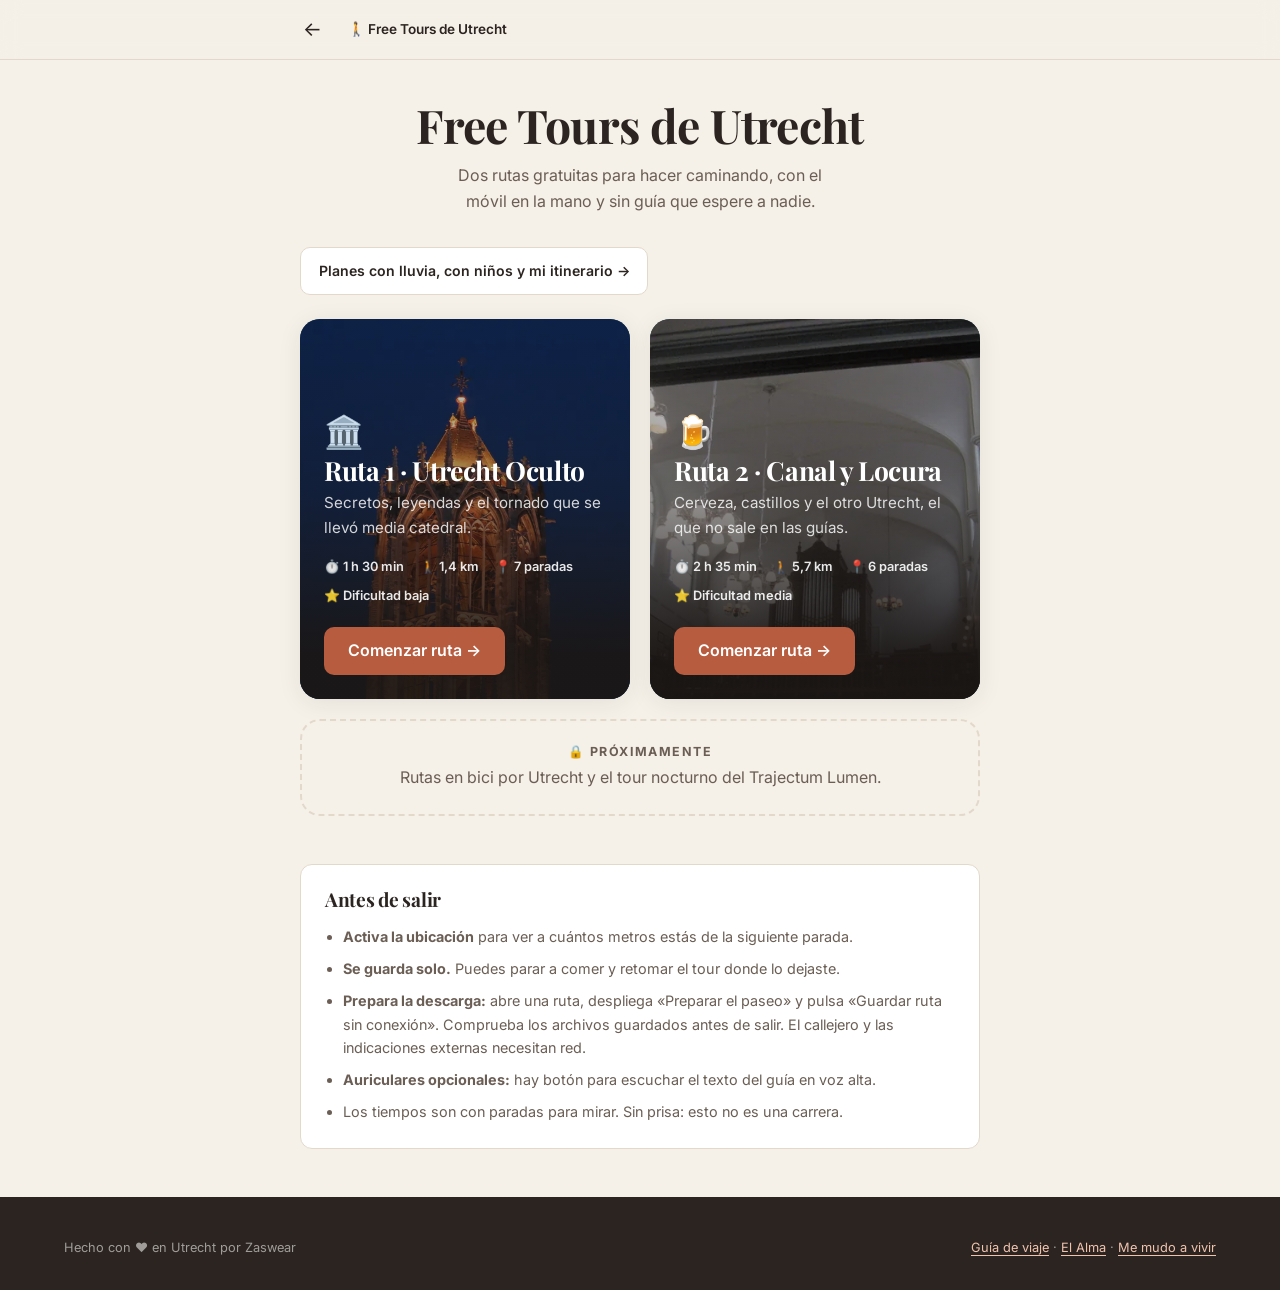
==== commit 07857520: "mirror: sync desde zaswear-projects @ b0e585925cc73ff40b213076b47a1c0691ab636a" ====
--- a/free-tour/index.html
+++ b/free-tour/index.html
@@ -48,7 +48,7 @@
       </section>
 
       <!-- Se rellena por JS si hay una ruta a medias guardada -->
-      <div id="ft-reanudar"></div>
+      <div id="ft-reanudar"></div><p class="ft-plan-link"><a class="btn-soft" href="../mi-plan.html">Planes con lluvia, con niños y mi itinerario →</a></p>
 
       <div class="ft-cards" id="rutas">
 
@@ -69,7 +69,7 @@
           </div>
         </a>
 
-        <a class="ft-card" href="ruta.html?ruta=locura" aria-label="Comenzar la ruta Canal y Locura: 6 paradas, dos horas y media">
+        <a class="ft-card" href="ruta.html?ruta=locura" aria-label="Comenzar la ruta Canal y Locura: 6 paradas, 2 h 35 min">
           <img class="ft-card__bg" src="../fotos/optim/olivier-800.webp" width="800" height="450"
                alt="" loading="lazy" decoding="async" />
           <div class="ft-card__body">
@@ -77,8 +77,8 @@
             <h2 class="ft-card__title">Ruta 2 · Canal y Locura</h2>
             <p class="ft-card__desc">Cerveza, castillos y el otro Utrecht, el que no sale en las guías.</p>
             <p class="ft-card__meta">
-              <span>⏱️ 2 h 30 min</span>
-              <span>🚶 5,4 km</span>
+              <span>⏱️ 2 h 35 min</span>
+              <span>🚶 5,7 km</span>
               <span>📍 6 paradas</span>
               <span>⭐ Dificultad media</span>
             </p>
@@ -97,7 +97,7 @@
         <ul>
           <li><strong>Activa la ubicación</strong> para ver a cuántos metros estás de la siguiente parada.</li>
           <li><strong>Se guarda solo.</strong> Puedes parar a comer y retomar el tour donde lo dejaste.</li>
-          <li><strong>Funciona sin cobertura</strong> una vez cargada la ruta: los textos quedan guardados en el móvil.</li>
+          <li><strong>Prepara la descarga:</strong> abre una ruta, despliega «Preparar el paseo» y pulsa «Guardar ruta sin conexión». Comprueba los archivos guardados antes de salir. El callejero y las indicaciones externas necesitan red.</li>
           <li><strong>Auriculares opcionales:</strong> hay botón para escuchar el texto del guía en voz alta.</li>
           <li>Los tiempos son con paradas para mirar. Sin prisa: esto no es una carrera.</li>
         </ul>
@@ -119,8 +119,7 @@
   </footer>
 
   <script>
-    // Registra el Service Worker ya desde el listado, para que la
-    // ruta esté cacheada antes de salir de casa.
+    // Prepara el Service Worker. Cada ruta ofrece su descarga explícita e inventario.
     if ('serviceWorker' in navigator && location.protocol !== 'file:') {
       navigator.serviceWorker.register('sw.js').catch(function () { /* sin offline */ });
     }
--- a/assets/css/main.css
+++ b/assets/css/main.css
@@ -356,3 +356,36 @@
     transition-duration: 0.001ms !important;
   }
 }
+
+/* Orientación compartida y plan personal: ladrillo = visita, verde = vida, canal = contexto. */
+.guide-paths { display: grid; grid-template-columns: repeat(4, minmax(0, 1fr)); gap: .75rem; padding-block: 1.25rem; }
+.guide-paths a { display: flex; flex-direction: column; justify-content: center; min-height: 64px; padding: .65rem .85rem; border-bottom: 3px solid var(--color-borde); color: var(--color-texto); text-decoration: none; font-weight: 600; }
+.guide-paths a span { font-size: .8rem; font-weight: 400; color: var(--color-texto-suave); }
+.guide-paths a:hover, .guide-paths a[aria-current] { background: var(--color-piedra-dark); }
+.guide-paths [data-guide="turista"], .guide-paths [data-guide="plan"] { border-color: var(--color-ladrillo); }
+.guide-paths [data-guide="expat"] { border-color: var(--color-verde); }
+.guide-paths [data-guide="historia"] { border-color: var(--color-canal); }
+.plan-brand { display: flex; justify-content: space-between; align-items: center; gap: 1rem; padding-block: 1.5rem; flex-wrap: wrap; }
+.plan-brand a { min-height: 44px; display: inline-flex; align-items: center; }
+.plan-page { max-width: 960px; padding-block: 2rem; }
+.plan-page > header { max-width: 700px; margin-bottom: 3rem; }
+.plan-page h1 { font-size: clamp(2rem, 6vw, 3.5rem); text-wrap: balance; line-height: 1.15; margin-bottom: 1rem; }
+.plan-page h2 { margin-bottom: 1rem; }
+.plan-page p { margin-block: .65rem; }
+.plan-invitation, .saved-plan { padding: clamp(1rem, 3vw, 2rem); margin-block: 2rem; background: var(--color-piedra-dark); border-left: 4px solid var(--color-ladrillo); border-radius: var(--radius); }
+.plan-invitation .btn { margin-top: 1rem; }
+.plan-filters, .plan-controls, .plan-links { display: flex; flex-wrap: wrap; gap: .65rem; margin-block: 1rem; }
+.plan-filters [aria-pressed="true"] { background: var(--color-canal); color: var(--color-blanco); }
+.plan-controls button:disabled { opacity: .5; cursor: default; }
+.plan-option { border-top: 4px solid var(--color-ladrillo); padding-block: 1.5rem; margin-top: 2rem; }
+.plan-option--canal { border-color: var(--color-canal); }
+.plan-option--verde { border-color: var(--color-verde); }
+.plan-stops { padding-left: 1.5rem; }
+.plan-stops > li { padding: 1rem 0 1.5rem .5rem; border-bottom: 1px solid var(--color-borde); }
+.plan-stops > li::marker { color: var(--color-ladrillo-texto); font-weight: 600; }
+.plan-access { border-left: 3px solid var(--color-verde); padding-left: .8rem; }
+.plan-links a { display: inline-flex; align-items: center; min-height: 44px; text-decoration: underline; text-underline-offset: .2em; }
+.plan-empty { padding-block: 1rem; }
+@media (max-width: 600px) { .guide-paths { grid-template-columns: repeat(2, minmax(0, 1fr)); } .guide-paths a { padding-inline: .5rem; } }
+@media print { .plan-controls, .plan-filters, #plan-ideas, .guide-paths, .plan-brand { display: none; } .saved-plan { border: 0; padding: 0; } }
+.plan-page .plan-invitation a { display: inline-flex; align-items: center; min-height: 44px; }
--- a/free-tour/css/free-tour.css
+++ b/free-tour/css/free-tour.css
@@ -43,9 +43,11 @@
 }
 .progress-bar__fill {
   height: 100%;
-  width: 0%;
+  width: 100%;
+  transform: scaleX(0);
+  transform-origin: left;
   background: var(--color-ladrillo);
-  transition: width 0.35s var(--ease-out, ease);
+  transition: transform 0.2s var(--ease-out, ease);
 }
 
 .tour-top__row {
@@ -660,3 +662,26 @@
 .ft-reanudar__texto span { color: var(--color-texto-suave); font-size: 0.82rem; }
 .ft-reanudar .btn-soft { background: var(--color-ladrillo); border-color: var(--color-ladrillo); color: #fff; }
 .ft-reanudar .btn-soft:hover { background: var(--color-ladrillo-dark); border-color: var(--color-ladrillo-dark); color: #fff; }
+
+/* Preparación verificable y orientación también sin teselas de mapa. */
+.ft-preparation { max-width: 640px; margin: 1rem auto; padding: 1rem 1.25rem; border-block: 1px solid var(--color-borde); }
+.ft-preparation summary { min-height: 44px; cursor: pointer; font-weight: 600; color: var(--color-canal); }
+.ft-preparation p { margin-block: 1rem; }
+.ft-preparation h2 { font-size: 1.3rem; margin-top: 1.5rem; }
+.ft-schematic { margin-block: 1rem; }
+.ft-schematic svg { display: block; width: 100%; background: var(--color-piedra-dark); border-radius: var(--radius); }
+.ft-schematic polyline { fill: none; stroke: var(--color-canal); stroke-width: 3; }
+.ft-schematic circle { fill: var(--color-ladrillo); }
+.ft-schematic text { fill: var(--color-blanco); text-anchor: middle; font-size: 14px; font-weight: 600; }
+.ft-schematic figcaption, .ft-stop-list p, .ft-map-note { font-size: .85rem; color: var(--color-texto-suave); }
+.ft-stop-list { list-style: none; padding: 0; }
+.ft-stop-list li { border-left: 3px solid var(--color-verde); padding-left: .75rem; margin-block: 1rem; }
+.ft-stop-list [aria-current] { background: var(--color-ladrillo); color: var(--color-blanco); }
+.ft-map-note { padding: 1rem; }
+.ft-plan-link { margin-bottom: 1.5rem; }
+@media (prefers-reduced-motion: reduce) { .progress-bar__fill { transition: none; } }
+
+.stop-photo { margin: 0; }
+.stop-card__image--credited { object-fit: contain; background: var(--color-piedra-dark); }
+.stop-photo figcaption { font-size: .8rem; color: var(--color-texto-suave); margin: -.5rem 0 1.25rem; }
+.stop-photo figcaption a { display: inline-flex; align-items: center; min-height: 44px; text-decoration: underline; }
